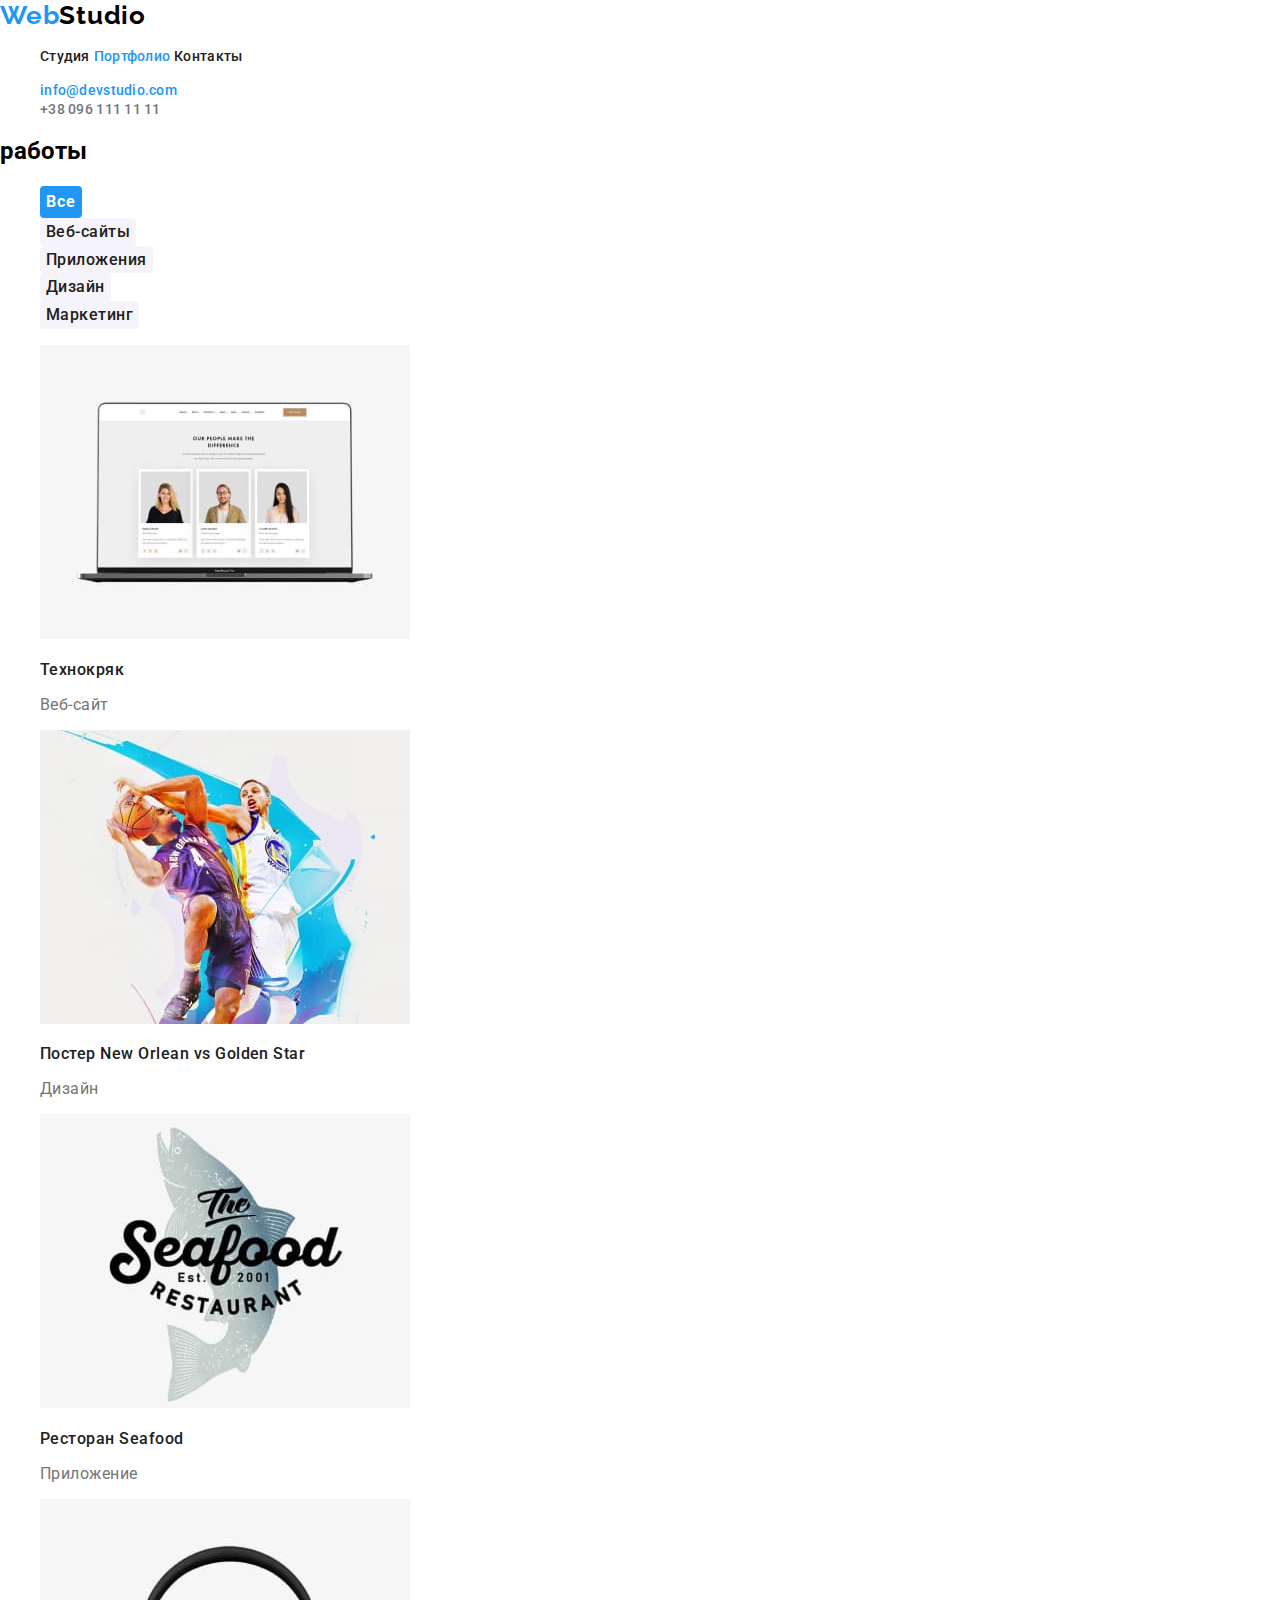
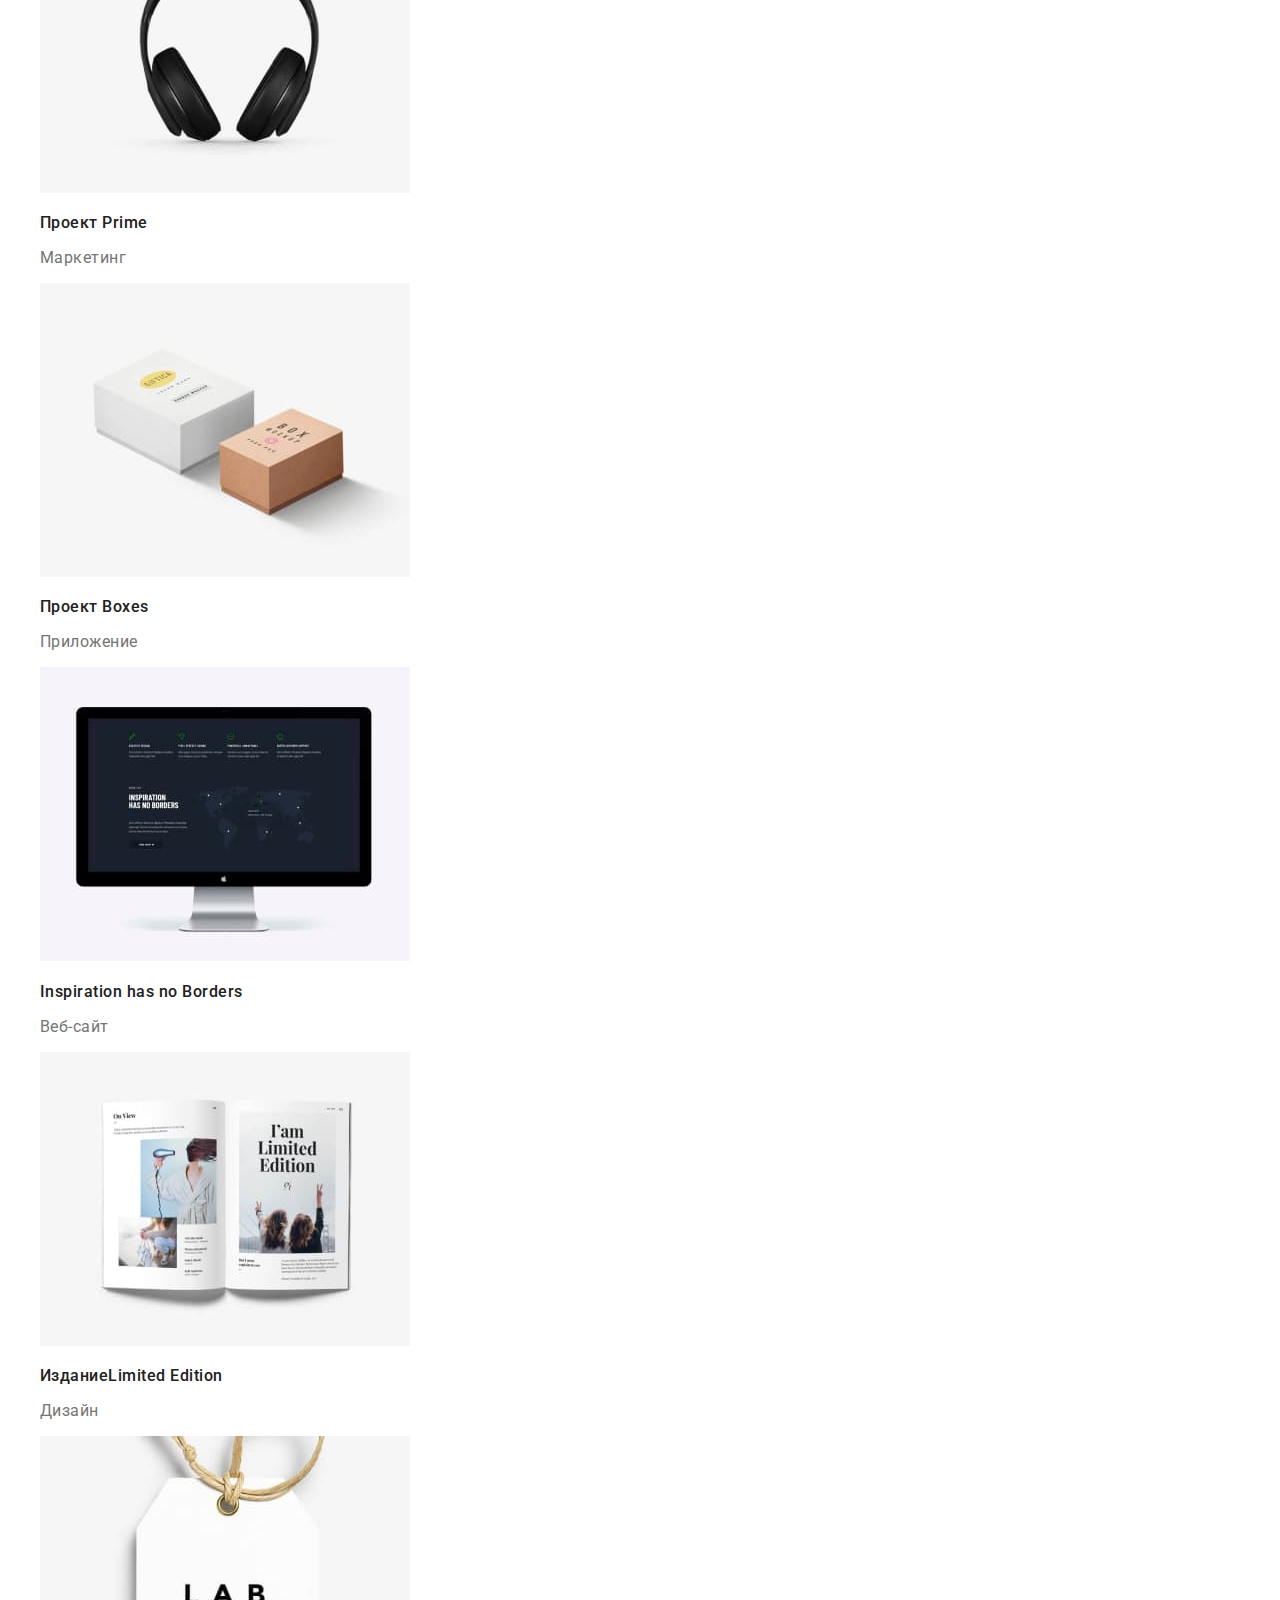
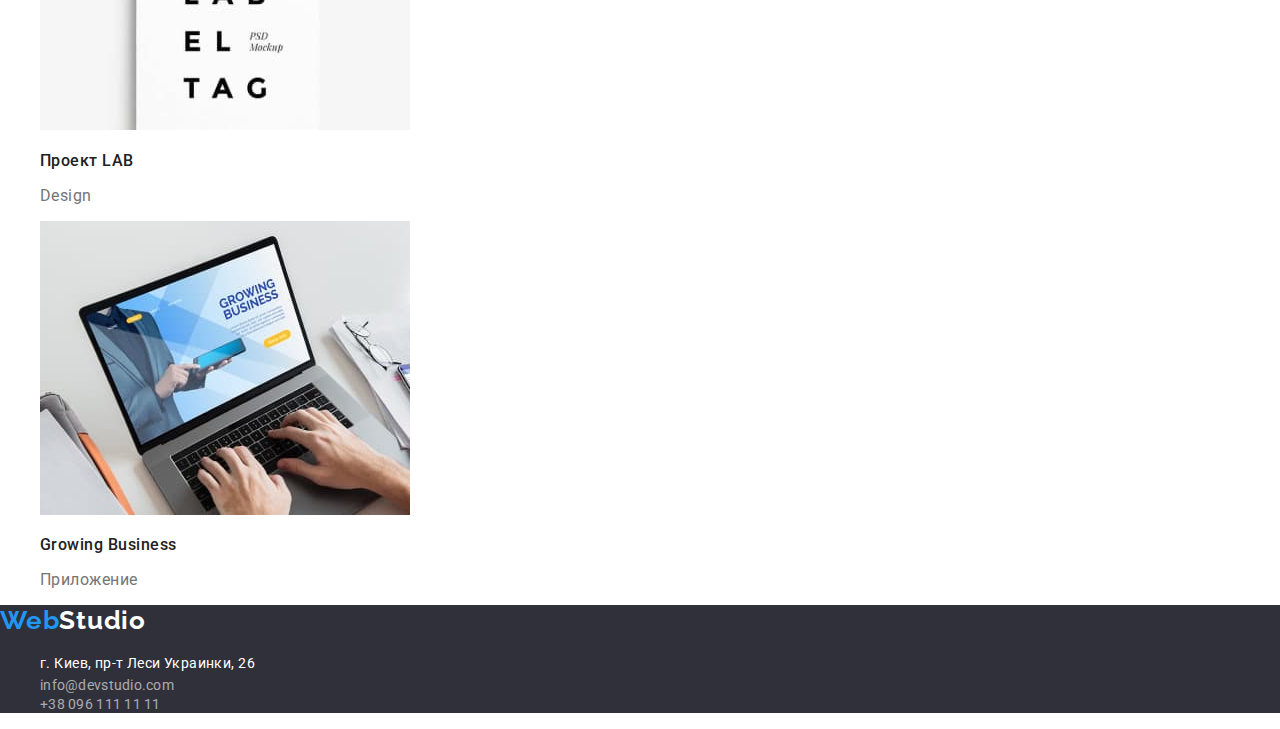
==== portfolio.html @ bfbac4ac "Initial commit" ====
<!DOCTYPE html>
<html lang="en">
  <head>
    <meta charset="UTF-8" />
    <meta http-equiv="X-UA-Compatible" content="IE=edge" />
    <meta name="viewport" content="width=device-width, initial-scale=1.0" />
    <title>Portfolio</title>
   <link rel="preconnect" href="https://fonts.googleapis.com">
   <link rel="preconnect" href="https://fonts.gstatic.com" crossorigin>
   <link href="https://fonts.googleapis.com/css2?family=Raleway:wght@700&family=Roboto:wght@400;500;700;900&display=swap" rel="stylesheet"/>
    <link rel="stylesheet" href="https://cdnjs.cloudflare.com/ajax/libs/modern-normalize/1.1.0/modern-normalize.css" integrity="sha512-Y0MM+V6ymRKN2zStTqzQ227DWhhp4Mzdo6gnlRnuaNCbc+YN/ZH0sBCLTM4M0oSy9c9VKiCvd4Jk44aCLrNS5Q==" crossorigin="anonymous" referrerpolicy="no-referrer" />
    <link href="./css/styles.css" rel="stylesheet">
</head>
  <body>
    <header class="header">
    <div>
      <a class="logo" href="./index.html">Web<span class="header-logo">Studio</span></a>
      <nav class="navigation">
        <ul class="references">
          <li class="referent"><a class="link" href="./index.html">Студия</a></li>
          <li class="referent">
            <a class="link" href="./portfolio.html"><span class="active-link">Портфолио</span></a>
          </li>
          <li class="referent"><a class="link" href="/contact">Контакты</a></li>
        </ul> 
      </nav>
    </div>
    <div> 
    <ul class="contact-list">
        <li class="contact">
          <a class="contact-mail " href="mailto:info@devstudio.com">info@devstudio.com</a>
        </li>
        <li class="contact">
          <a class="contact-phone " href="tel:+380961111111">+38 096 111 11 11</a>
        </li>
      </ul>
    </div>
    </header>
    <main>
      <section class="works">
      <div>
        <h2 class="title">работы</h2>
      </div>
    <div>
       <ul class="button">
            <li class="button-section"><button class="select-btn" type="button">Все</button></li>
            <li class="button-section"><button class="btn" type="button">Веб-сайты</button></li>
            <li class="button-section"><button class="btn" type="button">Приложения</button></li>
            <li class="button-section"><button class="btn" type="button">Дизайн</button></li>
            <li class="button-section"><button class="btn" type="button">Маркетинг</button></li>
        </ul>
      </div>
    <div>   
        <ul class="works-cards">
          <li class="works-card-description">
            <img
              class="work-image"
              src="./images/portfolio/lhimg.jpg"
              alt="планшет"
              width="370"
              height="294"
            />
            <h3 class="name">Технокряк</h3>
            <p class="position"> Веб-сайт</p>
          </li>
          <li class="works-card-description">
            <img
              class="work-image"
              src="./images/portfolio/chimg.jpg"
              alt="планшет"
              width="370"
              height="294"
            />
            <h3 class="name">Постер <span lang="en">New Orlean vs Golden Star</span></h3>
            <p class="position">Дизайн</p>
          </li>
          <li class="works-card-description">
            <img
              class="work-image"
              src="./images/portfolio/rhimg.jpg"
              alt="планшет"
              width="370"
              height="294"
            />
            <h3 class="name">Ресторан Seafood</span></h3>
            <p class="position">Приложение</p>
          </li>
          <li class="works-card-description">
            <img
              class="work-image"
              src="./images/portfolio/lcimg.jpg"
              alt="планшет"
              width="370"
              height="294"
            />
            <h3 class="name">Проект <span lang="en">Prime</span></h3>
            <p class="position">Маркетинг</p>
          </li>
          <li class="works-card-description">
            <img
              class="work-image"
              src="./images/portfolio/ccimg.jpg"
              alt="планшет"
              width="370"
              height="294"
            />
            <h3 class="name">Проект <span lang="en">Boxes</span></h3>
            <p class="position">Приложение</p>
          </li>
          <li class="works-card-description">
            <img
              class="work-image"
              src="./images/portfolio/rcimg.jpg"
              alt="планшет"
              width="370"
              height="294"
            />
            <h3 class="name"><span lang="en">Inspiration has no Borders</span></h3>
            <p class="position">Веб-сайт</p>
          </li>
          <li class="works-card-description">
            <img
              class="work-image"
              src="./images/portfolio/ldimg.jpg"
              alt="планшет"
              width="370"
              height="294"
            />
            <h3 class="name">Издание<span lang="en">Limited Edition</span></h3>
            <p class="position">Дизайн</p>
          </li>
          <li class="works-card-description">
            <img
              class="work-image"
              src="./images/portfolio/cdimg.jpg"
              alt="планшет"
              width="370"
              height="294"
            />
            <h3 class="name">Проект <span lang="en">LAB</span></h3>
            <p class="position">Design</p>
          </li>
          <li class="works-card-description">
            <img
              class="work-image"
              src="./images/portfolio/rdimg.jpg"
              alt="планшет"
              width="370"
              height="294"
            />
            <h3 class="name"><span lang="en">Growing Business</span></h3>
            <p class="position">Приложение</p>
          </li>
        </div>
      </section>
    </main>
    <footer class="footer">
    <div>
      <a class="logo" href="/">Web<span class="footer-logo">Studio</span></a>
    </div>
  <div>
      <ul class="conact-list">
        <li class="contact">
          <address class="post">г. Киев, пр-т Леси Украинки, 26</address>
        </li>
        <li class="contact">
          <a class="contact-mail" href="mailto:info@devstudio.com">info@devstudio.com</a>
        </li>
        <li class="contact">
          <a class="contact-phone" href="tel:+380961111111">+38 096 111 11 11</a>
        </li>
      </ul>
    </div>
  </footer>
  </body>
</html>
---- css/styles.css ----
:root {
    --main-text: 'roboto';
    --logo-text: 'Raleway';
    --brand-color: #2196F3;
    --main-text-color: #757575;
    --title-color: #212121;
    --fuller-color: #2F303A;
}
body {
    font-family: var(--main-text);
    font-style: normal;
    font-weight: 500;
}
li {
    list-style-type: none
}
.logo {
    font-family: var(--logo-text);
    font-weight: 700;
    font-size: 26px;
    line-height: 1.19; 
    letter-spacing: 0.03em;
    text-decoration: none;
    color: var(--brand-color);
}
 .header-logo {
     color: black;
 
}
.referent{
    display: inline;
}
.link {
    font-size: 14px;
    line-height: 1.14;
    letter-spacing: 0.02em;
    text-decoration: none;
    color: var(--title-color);
}
.active-link {
    color: var(--brand-color)
}
.link:hover, .link:focus{
    color: var(--brand-color);
    cursor: pointer;
}
.conact {}
.contact-mail {
    font-size: 14px;
    line-height: 1.14;
    letter-spacing: 0.02em;
    text-decoration: none;
    color: var(--brand-color);
}
.contact-phone {
    font-size: 14px;
    line-height: 1.14;
    text-decoration: none;
    letter-spacing: 0.02em;
    color: var(--main-text-color);
}    
.contact-mail:hover, .contact-mail:focus {
    color: var(--brand-color);
    cursor: pointer;
    }
.contact-phone:hover, .contact-phone:focus {
    color: var(--brand-color);
    cursor: pointer;
    }
    .referent {}
.hero {  
    background: var(--fuller-color)
}
.hero-title {
    font-weight: 900;
    font-size: 44px;
    line-height: 1.36;
    text-align: center;
    letter-spacing: 0.06em;
    text-transform: uppercase;
    color: #FFFFFF;
}
.propertie {
    position: absolute;
    white-space: nowrap;
    width: 1px;
    height: 1px;
    overflow: hidden;
    border: 0;
    padding: 0;
    clip: rect(0 0 0 0);
    clip-path: inset(50%);
    margin: -1px;
}
.item .title {
    font-weight: 700;
    font-size: 14px;
    line-height: 1.14;
    letter-spacing: 0.03em;
    text-transform: uppercase;
    color: var(--title-color);
    ;
}
.subtitle {
    font-weight: 400;
    font-size: 14px;
    line-height: 1.71;
    letter-spacing: 0.03em;
    color: var(--main-text-color);
}
.about-us .title, .team .title {
    font-weight: 700;
    font-size: 36px;
    line-height: 1.17;
    text-align: center;
    letter-spacing: 0.03em;
    color: var(--title-color);
}
.card {}

.works-image {}

.team {}

.cards {}

.card-description {}
.team-image {}

.name {
    font-size: 16px;
    line-height: 1.19;
    text-align: center;
    letter-spacing: 0.03em;
    color: var(--title-color);
    font-weight: 500;
}
.position {
    font-weight: 400;
    font-size: 16px;
    line-height: 1.19;
    text-align: center;
    letter-spacing: 0.03em;
    color: var(--main-text-color);
}
.footer {
    background: var(--fuller-color);
    font-weight: 400;
}
.footer .contact-mail, .footer .contact-phone {
    color: rgba(255, 255, 255, 0.6);
}
.footer .contact-mail:hover,
.footer .contact-mail:focus
    {
    color: var(--brand-color);
    cursor: pointer;
  }
.footer .contact-phone:hover,
.footer .contact-phone:focus {
    color: var(--brand-color);
    cursor: pointer;
   }
.footer-logo {
    color: white
}
.post {
    font-style: normal;
    font-weight: 400;
    font-size: 14px;
    line-height: 1.71;
    letter-spacing: 0.03em;
    color: #FFFFFF;
}
.works>.title {
    position: absolute;
    white-space: nowrap;
    width: 1px;
    height: 1px;
    overflow: hidden;
    border: 0;
    padding: 0;
    clip: rect(0 0 0 0);
    clip-path: inset(50%);
    margin: -1px;
}
.button-section{
   display: block;
}
.btn {
    background: #F5F4FA;
    border-radius: 4px;
    font-size: 16px;
    line-height: 1.62;
    text-align: center;
    letter-spacing: 0.03em;
    color: var(--title-color);
    border: 0;
    cursor: pointer;
    font-weight: 500;
}
.select-btn {
    background: var(--brand-color);
    border-radius: 4px;
    font-weight: 700;
    font-size: 16px;
    line-height: 1.88;
    text-align: center;
    letter-spacing: 0.06em;
    color: #FFFFFF;
    cursor: pointer;
    border: 0;
}
.hero .select-btn {
    display: block;
    margin-left: auto;
    margin-right: auto;
}
.btn:hover, .btn:focus {
    background: var(--brand-color);
    font-weight: 700;
    color: white;
}
.works-cards {}

.works-card-description {
    list-style-type: none;
}
.works-card-description .name, .works-card-description .position {
    text-align:left;
}
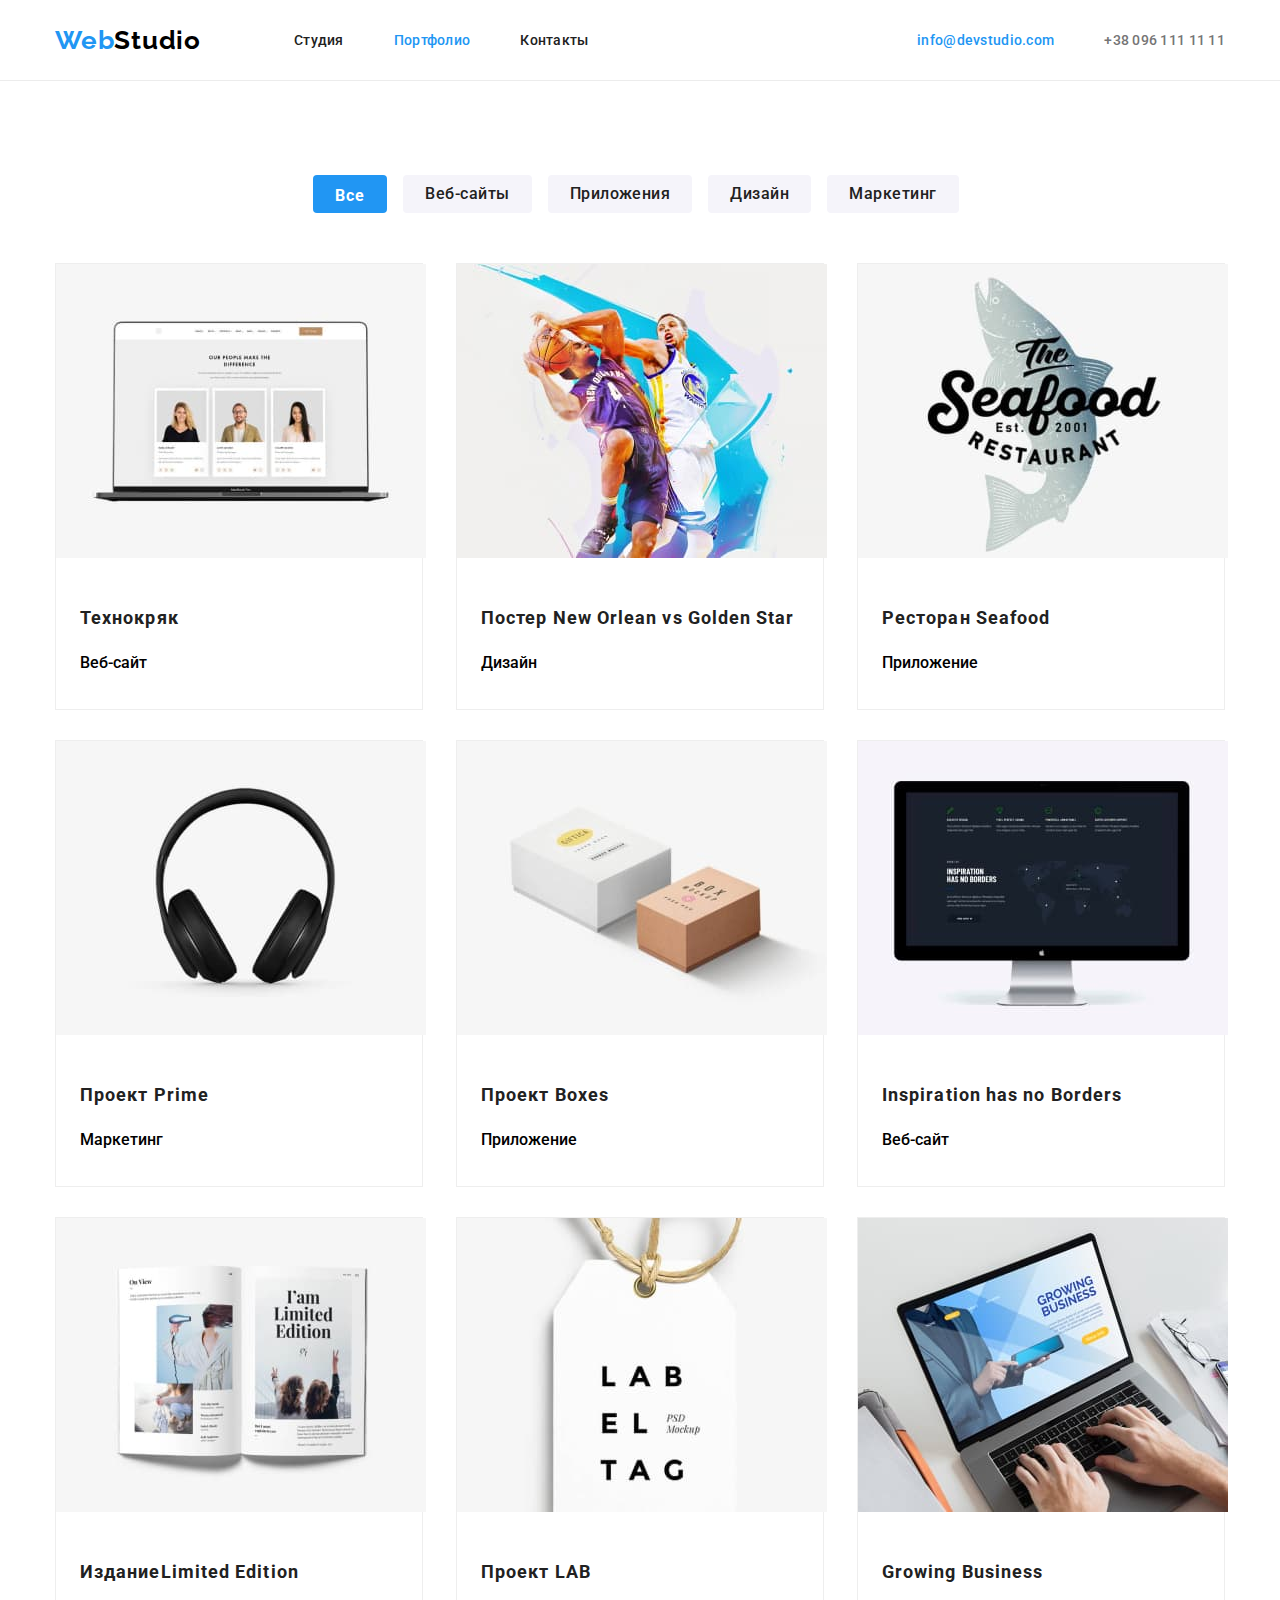
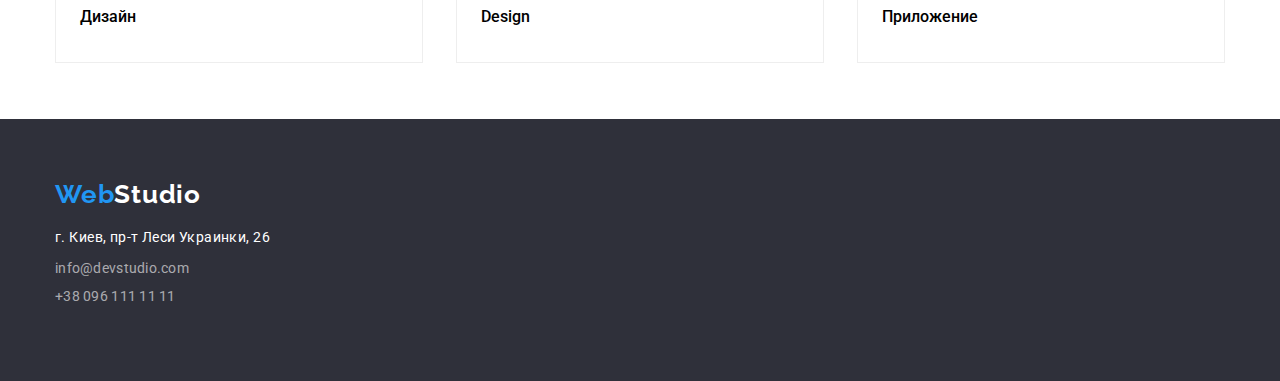
==== commit 3d96c8f3: "i think its al" ====
--- a/portfolio.html
+++ b/portfolio.html
@@ -13,7 +13,7 @@
 </head>
   <body>
     <header class="header">
-    <div>
+    <div class="container">
       <a class="logo" href="./index.html">Web<span class="header-logo">Studio</span></a>
       <nav class="navigation">
         <ul class="references">
@@ -24,33 +24,27 @@
           <li class="referent"><a class="link" href="/contact">Контакты</a></li>
         </ul> 
       </nav>
-    </div>
-    <div> 
-    <ul class="contact-list">
-        <li class="contact">
-          <a class="contact-mail " href="mailto:info@devstudio.com">info@devstudio.com</a>
-        </li>
-        <li class="contact">
-          <a class="contact-phone " href="tel:+380961111111">+38 096 111 11 11</a>
-        </li>
-      </ul>
+        <ul class="contact-list">
+          <li class="contact">
+            <a class="contact-mail " href="mailto:info@devstudio.com">info@devstudio.com</a>
+          </li>
+          <li class="contact">
+            <a class="contact-phone " href="tel:+380961111111">+38 096 111 11 11</a>
+          </li>
+        </ul>
     </div>
     </header>
     <main>
       <section class="works">
-      <div>
+      <div class="container">
         <h2 class="title">работы</h2>
-      </div>
-    <div>
-       <ul class="button">
+         <ul class="button">
             <li class="button-section"><button class="select-btn" type="button">Все</button></li>
             <li class="button-section"><button class="btn" type="button">Веб-сайты</button></li>
             <li class="button-section"><button class="btn" type="button">Приложения</button></li>
             <li class="button-section"><button class="btn" type="button">Дизайн</button></li>
             <li class="button-section"><button class="btn" type="button">Маркетинг</button></li>
-        </ul>
-      </div>
-    <div>   
+         </ul>
         <ul class="works-cards">
           <li class="works-card-description">
             <img
@@ -60,8 +54,10 @@
               width="370"
               height="294"
             />
-            <h3 class="name">Технокряк</h3>
-            <p class="position"> Веб-сайт</p>
+            <div class="text">
+              <h3 class="work">Технокряк</h3>
+            <p class="work-sub"> Веб-сайт</p>
+          </div>
           </li>
           <li class="works-card-description">
             <img
@@ -71,9 +67,11 @@
               width="370"
               height="294"
             />
-            <h3 class="name">Постер <span lang="en">New Orlean vs Golden Star</span></h3>
-            <p class="position">Дизайн</p>
-          </li>
+            <div class="text">
+              <h3 class="work">Постер <span lang="en">New Orlean vs Golden Star</span></h3>
+              <p class="work-sub">Дизайн</p>
+            </div>
+            </li>
           <li class="works-card-description">
             <img
               class="work-image"
@@ -82,8 +80,10 @@
               width="370"
               height="294"
             />
-            <h3 class="name">Ресторан Seafood</span></h3>
-            <p class="position">Приложение</p>
+            <div class="text">
+            <h3 class="work">Ресторан Seafood</span></h3>
+            <p class="work-sub">Приложение</p>
+            </div>
           </li>
           <li class="works-card-description">
             <img
@@ -93,8 +93,10 @@
               width="370"
               height="294"
             />
-            <h3 class="name">Проект <span lang="en">Prime</span></h3>
-            <p class="position">Маркетинг</p>
+            <div class="text">
+            <h3 class="work">Проект <span lang="en">Prime</span></h3>
+            <p class="work-sub">Маркетинг</p>
+            </div>
           </li>
           <li class="works-card-description">
             <img
@@ -104,8 +106,10 @@
               width="370"
               height="294"
             />
-            <h3 class="name">Проект <span lang="en">Boxes</span></h3>
-            <p class="position">Приложение</p>
+            <div class="text">
+            <h3 class="work">Проект <span lang="en">Boxes</span></h3>
+            <p class="work-sub">Приложение</p>
+          </div>
           </li>
           <li class="works-card-description">
             <img
@@ -115,8 +119,10 @@
               width="370"
               height="294"
             />
-            <h3 class="name"><span lang="en">Inspiration has no Borders</span></h3>
-            <p class="position">Веб-сайт</p>
+            <div class="text">
+            <h3 class="work"><span lang="en">Inspiration has no Borders</span></h3>
+            <p class="work-sub">Веб-сайт</p>
+          </div>
           </li>
           <li class="works-card-description">
             <img
@@ -126,9 +132,11 @@
               width="370"
               height="294"
             />
-            <h3 class="name">Издание<span lang="en">Limited Edition</span></h3>
-            <p class="position">Дизайн</p>
-          </li>
+            <div class="text">
+            <h3 class="work">Издание<span lang="en">Limited Edition</span></h3>
+            <p class="work-sub">Дизайн</p>
+          </div>
+        </li>
           <li class="works-card-description">
             <img
               class="work-image"
@@ -137,8 +145,10 @@
               width="370"
               height="294"
             />
-            <h3 class="name">Проект <span lang="en">LAB</span></h3>
-            <p class="position">Design</p>
+            <div class="text">
+            <h3 class="work">Проект <span lang="en">LAB</span></h3>
+            <p class="work-sub">Design</p>
+          </div>
           </li>
           <li class="works-card-description">
             <img
@@ -148,17 +158,17 @@
               width="370"
               height="294"
             />
-            <h3 class="name"><span lang="en">Growing Business</span></h3>
-            <p class="position">Приложение</p>
+            <div class="text">
+            <h3 class="work"><span lang="en">Growing Business</span></h3>
+            <p class="work-sub">Приложение</p>
+          </div>
           </li>
         </div>
       </section>
     </main>
     <footer class="footer">
-    <div>
-      <a class="logo" href="/">Web<span class="footer-logo">Studio</span></a>
-    </div>
-  <div>
+    <div class="container">
+      <a class="logo" href="/">Web<span class="footer-logo">Studio</span></a>  
       <ul class="conact-list">
         <li class="contact">
           <address class="post">г. Киев, пр-т Леси Украинки, 26</address>
--- a/css/styles.css
+++ b/css/styles.css
@@ -11,9 +11,26 @@
     font-style: normal;
     font-weight: 500;
 }
+ul {
+    padding-inline-start: 0px;
+}
 li {
     list-style-type: none
 }
+
+.container {
+    margin: 0px auto;
+    padding-left: 15px;
+    padding-right: 15px;
+    width: 1200px
+}    
+.header {
+    border-bottom: #ececec 1px solid;
+    }   
+.header>.container {
+    display: flex;
+    align-items: center;
+    }
 .logo {
     font-family: var(--logo-text);
     font-weight: 700;
@@ -22,13 +39,16 @@
     letter-spacing: 0.03em;
     text-decoration: none;
     color: var(--brand-color);
+    margin-right: 93px;
 }
  .header-logo {
      color: black;
- 
-}
-.referent{
-    display: inline;
+ }
+.references{
+    display: flex;
+    height: 48px;
+    align-items: center;
+    justify-content: left;
 }
 .link {
     font-size: 14px;
@@ -36,21 +56,30 @@
     letter-spacing: 0.02em;
     text-decoration: none;
     color: var(--title-color);
+    margin-right: 50px;
 }
 .active-link {
     color: var(--brand-color)
 }
+
 .link:hover, .link:focus{
     color: var(--brand-color);
     cursor: pointer;
 }
-.conact {}
+.contact-list {
+    display: flex;
+margin-left: auto;
+
+
+
+}
 .contact-mail {
     font-size: 14px;
     line-height: 1.14;
     letter-spacing: 0.02em;
     text-decoration: none;
     color: var(--brand-color);
+    margin-right: 50px;
 }
 .contact-phone {
     font-size: 14px;
@@ -67,11 +96,13 @@
     color: var(--brand-color);
     cursor: pointer;
     }
-    .referent {}
-.hero {  
-    background: var(--fuller-color)
+.hero {
+    background: var(--fuller-color);
+    padding-top: 200px;
+    padding-bottom: 200px;
 }
 .hero-title {
+    width: 696px;
     font-weight: 900;
     font-size: 44px;
     line-height: 1.36;
@@ -79,6 +110,24 @@
     letter-spacing: 0.06em;
     text-transform: uppercase;
     color: #FFFFFF;
+    margin-bottom: 30px;
+    margin-left: auto;
+    margin-right: auto;
+}
+.properties {
+    padding-top: 94px;
+    padding-bottom: 94px;
+}
+.list {
+    display: flex;
+    justify-content: space-around;
+    align-items: center;
+}
+.list>.item {
+    margin-right: 30px;
+}
+.list>.item:last-child {
+    margin-right: 0px;
 }
 .propertie {
     position: absolute;
@@ -108,6 +157,10 @@
     letter-spacing: 0.03em;
     color: var(--main-text-color);
 }
+.about-us{
+    padding-bottom: 94px;
+}
+
 .about-us .title, .team .title {
     font-weight: 700;
     font-size: 36px;
@@ -115,16 +168,50 @@
     text-align: center;
     letter-spacing: 0.03em;
     color: var(--title-color);
-}
-.card {}
-
-.works-image {}
-
-.team {}
-
-.cards {}
-
-.card-description {}
+    margin-bottom: 50px;
+}
+.card-list {
+    
+    display: flex;
+    justify-content: space-between;
+    align-items: center;
+}
+}
+.card {
+    margin-right: 30px;
+}
+.card:last-child {
+    margin-right: 0px;
+}
+.works-image {
+    
+}
+
+.team {
+padding-top: 94px;
+padding-bottom: 94px;  
+background-color: #F5F4FA;
+}
+
+.team-cards {
+    display: flex;
+    justify-content: space-around;
+    align-items: center;
+    padding-inline-start: 0px;
+}
+
+.card-description {
+    margin-right: 30px;
+    background-color: #FFFFFF;
+    box-shadow: 0px 1px 3px rgba(0, 0, 0, 0.12), 0px 1px 1px rgba(0, 0, 0, 0.14), 0px 2px 1px rgba(0, 0, 0, 0.2);
+    border-radius: 0px 0px 4px 4px;
+    
+}
+
+
+.card-description:last-child {
+    margin-right: 0px;
+}
 .team-image {}
 
 .name {
@@ -143,27 +230,45 @@
     letter-spacing: 0.03em;
     color: var(--main-text-color);
 }
+.content {
+    padding-top: 14px;
+    padding-bottom: 14px;
+}
 .footer {
+    display: block;
     background: var(--fuller-color);
     font-weight: 400;
+    padding-top: 60px;
+    padding-bottom: 60px;
+}
+    
+.footer .logo {
+       margin-bottom: 20px;
+}
+.footer-logo {
+    color: white
+}
+.footer .contact-list {
+
 }
 .footer .contact-mail, .footer .contact-phone {
     color: rgba(255, 255, 255, 0.6);
+    
+}
+.footer .contact {
+    margin-bottom: 9px;
+}
+.footer .contact:last-child {
+    margin-bottom: 0px;
 }
 .footer .contact-mail:hover,
-.footer .contact-mail:focus
+.footer .contact-mail:focus,
+.footer .contact-phone:hover,
+.footer .contact-phone:focus
     {
     color: var(--brand-color);
     cursor: pointer;
-  }
-.footer .contact-phone:hover,
-.footer .contact-phone:focus {
-    color: var(--brand-color);
-    cursor: pointer;
-   }
-.footer-logo {
-    color: white
-}
+    }
 .post {
     font-style: normal;
     font-weight: 400;
@@ -171,8 +276,14 @@
     line-height: 1.71;
     letter-spacing: 0.03em;
     color: #FFFFFF;
-}
-.works>.title {
+    margin-bottom: 9px;
+}
+
+.works {
+    padding-top: 94px;
+    padding-bottom: 56px;
+}
+.works .title {
     position: absolute;
     white-space: nowrap;
     width: 1px;
@@ -184,8 +295,18 @@
     clip-path: inset(50%);
     margin: -1px;
 }
+.button{
+   display: flex;
+   justify-content: center;
+   align-items: center;
+   margin-top: 0px;
+   margin-bottom: 50px;
+}
 .button-section{
-   display: block;
+    margin-right: 8px; 
+}
+.button-section:last-child {
+    margin-right: 0;
 }
 .btn {
     background: #F5F4FA;
@@ -198,6 +319,11 @@
     border: 0;
     cursor: pointer;
     font-weight: 500;
+    height: 38px;
+    margin-right: 8px;
+    padding: 6px 22px;
+    
+    
 }
 .select-btn {
     background: var(--brand-color);
@@ -210,22 +336,73 @@
     color: #FFFFFF;
     cursor: pointer;
     border: 0;
+    height: 38px;
+    margin-right: 8px;
+    padding: 6px 22px;
 }
 .hero .select-btn {
     display: block;
     margin-left: auto;
     margin-right: auto;
+    height: 50px;
+    width: 200px;
 }
 .btn:hover, .btn:focus {
     background: var(--brand-color);
     font-weight: 700;
     color: white;
 }
-.works-cards {}
+.works-cards {
+  display: flex;  
+  flex-wrap: wrap;
+  margin-top: 0px;
+  margin-bottom: 0px;
+  justify-content: space-between;
+  align-items: center;
+}
 
 .works-card-description {
     list-style-type: none;
-}
+    margin-right: 30px;
+    margin-bottom: 30px;
+    width: 368px;
+    background: #FFFFFF;
+    border: 1px solid #EEEEEE;
+}
+
+ 
+.works-card-description:nth-of-type(3n+1) {
+    margin-left: 0;
+  }
+  
+  .works-card-description:nth-of-type(3n) {
+    margin-right: 0;
+  }
+  
+  .works-card-description:nth-last-of-type(-n+3) {
+    margin-bottom: 0;
+  }
 .works-card-description .name, .works-card-description .position {
     text-align:left;
 }
+.work {
+font-family:  var(--main-text);
+font-style: normal;
+font-weight: 700;
+font-size: 18px;
+line-height: 36px;
+letter-spacing: 0.06em;
+color: var(--title-color);
+}
+.works-sub {
+    font-family:  var(--main-text);;
+    font-style: normal;
+    font-weight: 400;
+    font-size: 16px;
+    line-height: 30px;
+    letter-spacing: 0.03em;
+    color: var(--main-text-color); 
+}
+.text {
+    padding: 20px 24px;;
+}